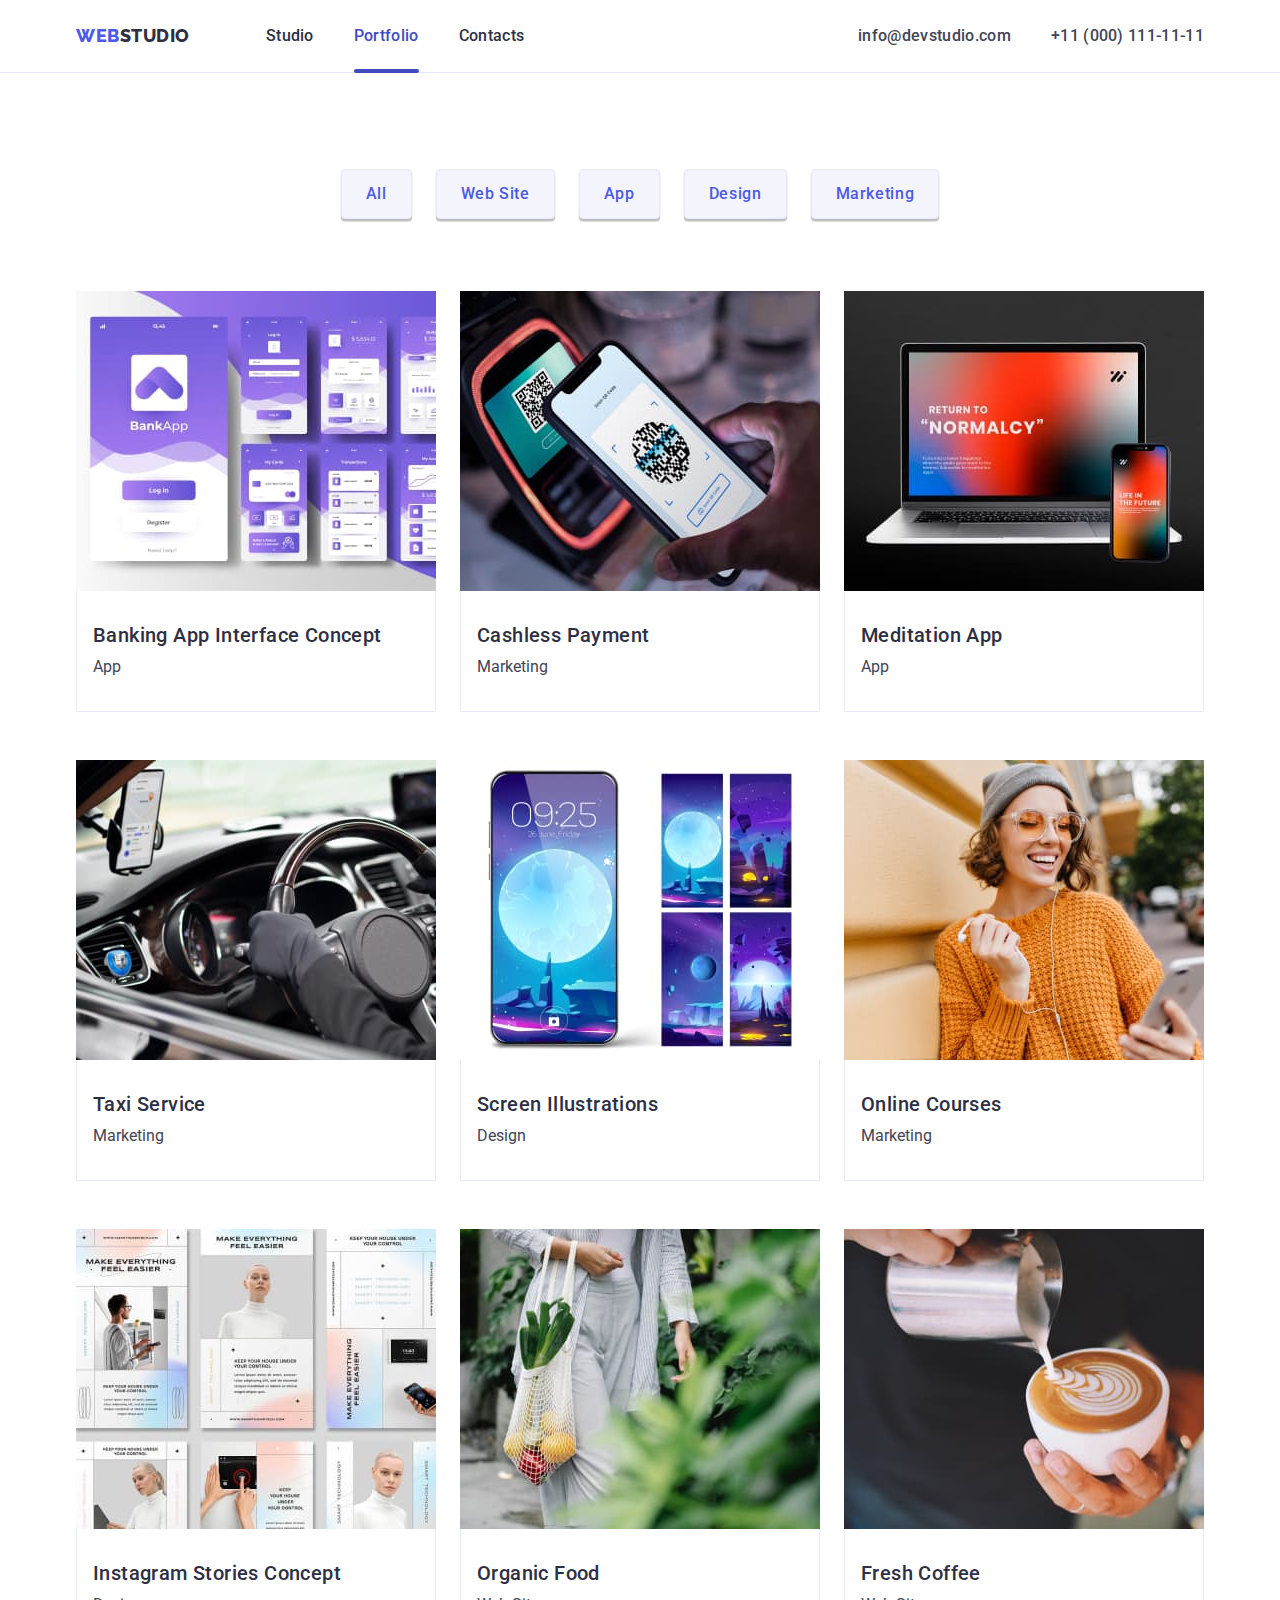
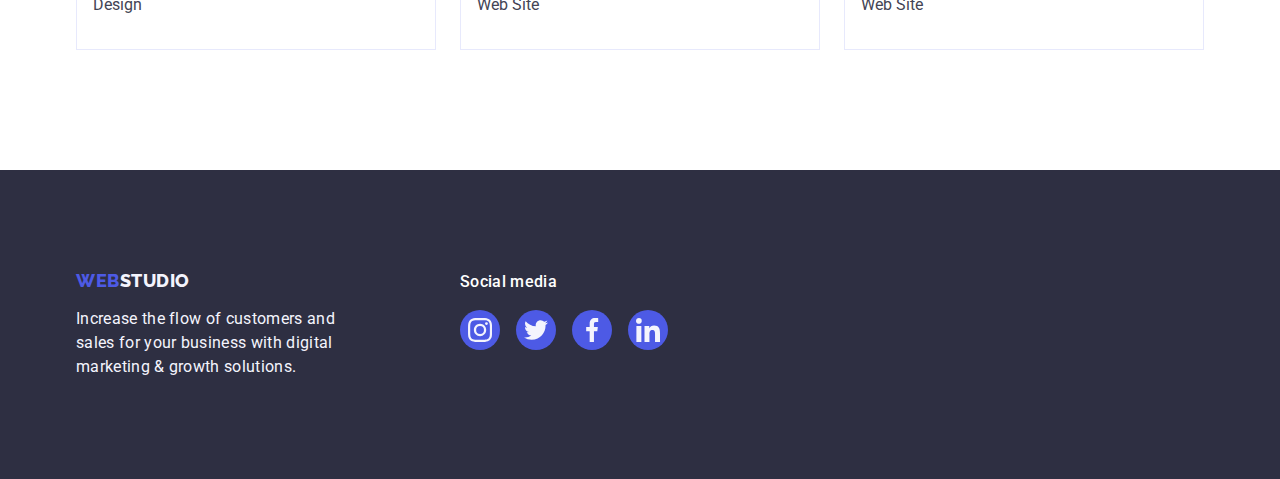
==== portfolio.html @ 19cacc88 "Initial commit" ====
<!DOCTYPE html>
<html lang="en">
  <head>
    <meta charset="UTF-8" />
    <meta http-equiv="X-UA-Compatible" content="IE=edge" />
    <meta name="viewport" content="width=device-width, initial-scale=1.0" />
    <title>Portfolio</title>
    <link rel="preconnect" href="https://fonts.googleapis.com" />
    <link rel="preconnect" href="https://fonts.gstatic.com" crossorigin />
    <link
      href="https://fonts.googleapis.com/css2?family=Raleway:wght@800&family=Roboto:wght@400;500;700;900&display=swap"
      rel="stylesheet"
    />
    <link
      rel="stylesheet"
      href="https://cdnjs.cloudflare.com/ajax/libs/modern-normalize/2.0.0/modern-normalize.min.css"
    />
    <link rel="stylesheet" href="./css/styles.css" />
  </head>
  <body>
    <header class="header background">
      <div class="header-container container">
        <nav class="header-navigation">
          <a
            class="logo link"
            href="./index.html"
            target="_blank"
            rel="noopener noreferrer"
          >
            Web<span class="header-logo-accent">Studio</span>
          </a>
          <ul class="header-list list">
            <li class="header-item">
              <a
                class="header-link link"
                href="./index.html"
                rel="noopener noreferrer"
              >
                Studio
              </a>
            </li>
            <li class="header-item">
              <a
                class="header-link current link"
                href="./portfolio.html"
                rel="noopener noreferrer"
              >
                Portfolio
              </a>
            </li>
            <li class="header-item">
              <a class="header-link link" href="" rel="noopener noreferrer"
                >Contacts</a
              >
            </li>
          </ul>
        </nav>
        <address class="header-contact">
          <ul class="header-list list">
            <li class="header-item">
              <a
                class="header-link link contact"
                href="mailto:info@devstudio.com"
                target="_blank"
                rel="noopener noreferrer"
                >info@devstudio.com
              </a>
            </li>
            <li class="header-item">
              <a
                class="header-link link contact"
                href="tel:+110001111111"
                target="_blank"
                rel="noopener noreferrer"
                >+11 (000) 111-11-11
              </a>
            </li>
          </ul>
        </address>
      </div>
    </header>
    <main class="main">
      <section class="categories-container background">
        <div class="container">
          <h1 class="categories-title visually-hidden">Categories</h1>
          <ul class="categories-container-list list">
            <li class="categories-container-item link">
              <button class="categories-container-btn btn" type="button">
                All
              </button>
            </li>
            <li class="categories-container-item link">
              <button class="categories-container-btn btn" type="button">
                Web Site
              </button>
            </li>
            <li class="categories-container-item link">
              <button class="categories-container-btn btn" type="button">
                App
              </button>
            </li>
            <li class="categories-container-item link">
              <button class="categories-container-btn btn" type="button">
                Design
              </button>
            </li>
            <li class="categories-container-item link">
              <button class="categories-container-btn btn" type="button">
                Marketing
              </button>
            </li>
          </ul>
          <ul class="cards-container-list list">
            <li class="cards-container-item">
              <a href="" class="box-link link" target="_blank">
                <div class="cards-container-img">
                  <img
                    src="./images/categories/img-1.jpg"
                    class="categories-container-img"
                    alt="Banking App Interface Concept"
                    width="360"
                    height="300"
                  />
                  <p class="overlay">
                    14 Stylish and User-Friendly App Design Concepts · Task
                    Manager App · Calorie Tracker App · Exotic Fruit Ecommerce
                    App · Cloud Storage App
                  </p>
                </div>
                <div class="description-card">
                  <h2 class="item-title">Banking App Interface Concept</h2>
                  <p class="text">App</p>
                </div>
              </a>
            </li>
            <li class="cards-container-item">
              <a href="" class="box-link link" target="_blank">
                <div class="cards-container-img">
                  <img
                    src="./images/categories/img-2.jpg"
                    class="categories-container-img"
                    alt="Banking App Interface Concept"
                    width="360"
                    height="300"
                  />
                  <p class="overlay">
                    14 Stylish and User-Friendly App Design Concepts · Task
                    Manager App · Calorie Tracker App · Exotic Fruit Ecommerce
                    App · Cloud Storage App
                  </p>
                </div>
                <div class="description-card">
                  <h2 class="item-title">Cashless Payment</h2>
                  <p class="text">Marketing</p>
                </div>
              </a>
            </li>
            <li class="cards-container-item">
              <a href="" class="box-link link" target="_blank">
                <div class="cards-container-img">
                  <img
                    src="./images/categories/img-3.jpg"
                    class="categories-container-img"
                    alt="Banking App Interface Concept"
                    width="360"
                    height="300"
                  />
                  <p class="overlay">
                    14 Stylish and User-Friendly App Design Concepts · Task
                    Manager App · Calorie Tracker App · Exotic Fruit Ecommerce
                    App · Cloud Storage App
                  </p>
                </div>
                <div class="description-card">
                  <h2 class="item-title">Meditation App</h2>
                  <p class="text">App</p>
                </div>
              </a>
            </li>
            <li class="cards-container-item">
              <a href="" class="box-link link" target="_blank">
                <div class="cards-container-img">
                  <img
                    src="./images/categories/img-4.jpg"
                    class="categories-container-img"
                    alt="Banking App Interface Concept"
                    width="360"
                    height="300"
                  />
                  <p class="overlay">
                    14 Stylish and User-Friendly App Design Concepts · Task
                    Manager App · Calorie Tracker App · Exotic Fruit Ecommerce
                    App · Cloud Storage App
                  </p>
                </div>
                <div class="description-card">
                  <h2 class="item-title">Taxi Service</h2>
                  <p class="text">Marketing</p>
                </div>
              </a>
            </li>
            <li class="cards-container-item">
              <a href="" class="box-link link" target="_blank">
                <div class="cards-container-img">
                  <img
                    src="./images/categories/img-5.jpg"
                    class="categories-container-img"
                    alt="Banking App Interface Concept"
                    width="360"
                    height="300"
                  />
                  <p class="overlay">
                    14 Stylish and User-Friendly App Design Concepts · Task
                    Manager App · Calorie Tracker App · Exotic Fruit Ecommerce
                    App · Cloud Storage App
                  </p>
                </div>
                <div class="description-card">
                  <h2 class="item-title">Screen Illustrations</h2>
                  <p class="text">Design</p>
                </div>
              </a>
            </li>
            <li class="cards-container-item">
              <a href="" class="box-link link" target="_blank">
                <div class="cards-container-img">
                  <img
                    src="./images/categories/img-6.jpg"
                    class="categories-container-img"
                    alt="Banking App Interface Concept"
                    width="360"
                    height="300"
                  />
                  <p class="overlay">
                    14 Stylish and User-Friendly App Design Concepts · Task
                    Manager App · Calorie Tracker App · Exotic Fruit Ecommerce
                    App · Cloud Storage App
                  </p>
                </div>
                <div class="description-card">
                  <h2 class="item-title">Online Courses</h2>
                  <p class="text">Marketing</p>
                </div>
              </a>
            </li>
            <li class="cards-container-item">
              <a href="" class="box-link link" target="_blank">
                <div class="cards-container-img">
                  <img
                    src="./images/categories/img-7.jpg"
                    class="categories-container-img"
                    alt="Banking App Interface Concept"
                    width="360"
                    height="300"
                  />
                  <p class="overlay">
                    14 Stylish and User-Friendly App Design Concepts · Task
                    Manager App · Calorie Tracker App · Exotic Fruit Ecommerce
                    App · Cloud Storage App
                  </p>
                </div>
                <div class="description-card">
                  <h2 class="item-title">Instagram Stories Concept</h2>
                  <p class="text">Design</p>
                </div>
              </a>
            </li>
            <li class="cards-container-item">
              <a href="" class="box-link link" target="_blank">
                <div class="cards-container-img">
                  <img
                    src="./images/categories/img-8.jpg"
                    class="categories-container-img"
                    alt="Banking App Interface Concept"
                    width="360"
                    height="300"
                  />
                  <p class="overlay">
                    14 Stylish and User-Friendly App Design Concepts · Task
                    Manager App · Calorie Tracker App · Exotic Fruit Ecommerce
                    App · Cloud Storage App
                  </p>
                </div>
                <div class="description-card">
                  <h2 class="item-title">Organic Food</h2>
                  <p class="text">Web Site</p>
                </div>
              </a>
            </li>
            <li class="cards-container-item">
              <a href="" class="box-link link" target="_blank">
                <div class="cards-container-img">
                  <img
                    src="./images/categories/img-9.jpg"
                    class="categories-container-img"
                    alt="Banking App Interface Concept"
                    width="360"
                    height="300"
                  />
                  <p class="overlay">
                    14 Stylish and User-Friendly App Design Concepts · Task
                    Manager App · Calorie Tracker App · Exotic Fruit Ecommerce
                    App · Cloud Storage App
                  </p>
                </div>
                <div class="description-card">
                  <h2 class="item-title">Fresh Coffee</h2>
                  <p class="text">Web Site</p>
                </div>
              </a>
            </li>
          </ul>
        </div>
      </section>
    </main>
    <footer class="footer footer-background">
      <div class="container footer-container">
        <div class="footer-container-logo">
          <a
            class="logo logo-footer-margin link"
            href="./index.html"
            target="_blank"
            rel="noopener noreferrer"
          >
            Web<span class="footer-logo-accent">Studio</span>
          </a>
          <p class="footer-text">
            Increase the flow of customers and sales for your business with
            digital marketing & growth solutions.
          </p>
        </div>
        <div>
          <p class="social-media-title">Social media</p>
          <ul class="social-icons-list social-icons-gap list">
            <li class="social-icons-item">
              <a
                class="socials-link footer-socials-link"
                href="https://instagram.com"
                target="_blank"
                rel="noopener noreferrer"
                aria-label="Instagram icon"
              >
                <svg class="social-icon" width="24" height="24">
                  <use href="./images/icons.svg#icon-instagram"></use>
                </svg>
              </a>
            </li>
            <li class="social-icons-item">
              <a
                class="socials-link footer-socials-link"
                href="https://twitter.com"
                target="_blank"
                rel="noopener noreferrer"
                aria-label="Twitter icon"
              >
                <svg class="social-icon" width="24" height="24">
                  <use href="./images/icons.svg#icon-twitter"></use>
                </svg>
              </a>
            </li>
            <li class="social-icons-item">
              <a
                class="socials-link footer-socials-link"
                href="https://facebook.com"
                target="_blank"
                rel="noopener noreferrer"
                aria-label="Facebook icon"
              >
                <svg class="social-icon" width="24" height="24">
                  <use href="./images/icons.svg#icon-facebook"></use>
                </svg>
              </a>
            </li>
            <li class="social-icons-item">
              <a
                class="socials-link footer-socials-link"
                href="https://www.linkedin.com/"
                target="_blank"
                rel="noopener noreferrer"
                aria-label="Linkedin icon"
              >
                <svg class="social-icon" width="24" height="24">
                  <use href="./images/icons.svg#icon-linkedin"></use>
                </svg>
              </a>
            </li>
          </ul>
        </div>
      </div>
    </footer>
  </body>
</html>
---- css/styles.css ----
:root {
  /* Fonts */
  --main-font: Roboto, sans-serif;
  --secondary-font: Raleway, sans-serif;

  /* Font weight */
  --regular-weight: 400;
  --medium-weight: 500;
  --bold-weight: 700;

  /* Colors */
  --cloud-color: #f4f4fd;
  --primary-brand-color: #4d5ae5;
  --navy-blue-color: #2e2f42;
  --grey-color: #2e2f42b2;
  --slate-color: #434455;
  --light-slate-color: #8e8f99;
  --accent-color: #e7e9fc;
  --white-color: #ffffff;
  --success-color: #31d0aa;
  --modal-bg-color: #fcfcfc;
  --active-bg-color: #404bbf;

  /* Fonts Size */
  --small-size: 12px;
  --medium-size: 16px;
  --large-size: 20px;
  --xLarge-size: 36px;
  --xxLarge-size: 56px;
}

/**
  |============================
  | Base styles
  |============================
*/

body {
  font-family: var(--main-font);
  font-size: var(--medium-size);
  font-weight: var(--regular-weight);
  background-color: var(--white-color);
  color: var(--slate-color);
  line-height: 1.5;
}

ul {
  padding: 0;
  margin: 0;
}

.list {
  list-style: none;
}

.btn {
  cursor: pointer;
}

.container {
  width: 1158px;
  padding: 0 15px;
  margin: 0 auto;
}

img {
  display: block;
  max-width: 100%;
  height: auto;
}

p,
h1,
h2,
h3,
h4,
h5,
h6 {
  margin: 0;
}

/**
  |============================
  | Main page
  |============================
  | Header styles
  |============================
*/

.header {
  border-bottom: 1px solid var(--accent-color);
  box-shadow: 0px 2px 1px rgba(46, 47, 66, 0.08),
    0px 1px 1px rgba(46, 47, 66, 0.16), 0px 1px 6px rgba(46, 47, 66, 0.08);
}

.background {
  background-color: var(--white-color);
}

.header-container {
  display: flex;
  align-items: center;
}

.header-navigation {
  display: flex;
  align-items: center;
  margin-right: auto;
}

.logo {
  display: inline-block;
  color: var(--primary-brand-color);
  font-family: var(--secondary-font);
  font-size: 18px;
  font-weight: 800;
  line-height: 1.17;
  letter-spacing: 0.03em;
  text-transform: uppercase;
  margin-right: 76px;
}

.link {
  text-decoration: none;
}

.header-logo-accent {
  color: var(--navy-blue-color);
}

.header-list {
  display: flex;
  align-items: flex-start;
  gap: 40px;
}

.header-link {
  position: relative;
  display: block;
  color: var(--navy-blue-color);
  font-weight: var(--medium-weight);
  font-size: var(--medium-size);
  line-height: 1.5;
  letter-spacing: 0.02em;
  padding-top: 24px;
  padding-bottom: 24px;
  transition: color 250ms cubic-bezier(0.4, 0, 0.2, 1);
}

.current {
  color: var(--active-bg-color);
}

.current::after {
  content: "";
  position: absolute;
  background-color: var(--active-bg-color);
  border-radius: 2px;
  height: 4px;
  width: 100%;
  left: 0;
  bottom: -1px;
  transition: background-color 250ms cubic-bezier(0.4, 0, 0.2, 1);
  -webkit-transition: background-color 250ms cubic-bezier(0.4, 0, 0.2, 1);
  -moz-transition: background-color 250ms cubic-bezier(0.4, 0, 0.2, 1);
  -ms-transition: background-color 250ms cubic-bezier(0.4, 0, 0.2, 1);
  -o-transition: background-color 250ms cubic-bezier(0.4, 0, 0.2, 1);
  transition-timing-function: cubic-bezier(0.4, 0, 0.2, 1);
}

.header-link:hover,
.header-link:focus {
  color: var(--active-bg-color);
}

.header-contact {
  font-style: normal;
}

.contact {
  color: var(--slate-color);
}

/**
  |============================
  | First Container styles
  |============================
*/

.first-container {
  padding-top: 188px;
  padding-bottom: 188px;
  letter-spacing: 0.02em;
  max-width: 1440px;
  margin: 0 auto;
}

.second-background {
  background-image: linear-gradient(
      rgba(46, 47, 66, 0.7),
      rgba(46, 47, 66, 0.7)
    ),
    url(../images/hero-bg.jpg);
  background-size: cover;
  background-repeat: no-repeat;
  background-position: center;
}

.first-container-title {
  margin: 0 auto;
  color: var(--white-color);
  text-align: center;
  font-size: 56px;
  font-weight: var(--bold-weight);
  line-height: 1.07;
  letter-spacing: 0.02em;
  margin-bottom: 48px;
  max-width: 496px;
}

.first-container-btn {
  display: block;
  margin: 0 auto;
  font-family: inherit;
  background-color: var(--primary-brand-color);
  color: var(--white-color);
  font-size: inherit;
  font-weight: var(--medium-weight);
  line-height: inherit;
  letter-spacing: 0.04em;
  border-radius: 4px;
  box-shadow: 0px 4px 4px 0px rgba(0, 0, 0, 0.15);
  padding: 16px 32px;
  border: none;
  min-width: 169px;
  transition: background-color 250ms cubic-bezier(0.4, 0, 0.2, 1);
}

.first-container-btn:hover,
.first-container-btn:focus {
  background-color: var(--active-bg-color);
}

.backdrop {
  position: fixed;
  top: 0;
  left: 0;
  z-index: 2;

  width: 100%;
  height: 100%;

  background-color: rgba(46, 47, 66, 0.4);

  opacity: 1;
  visibility: visible;
}

.backdrop.is-hidden {
  opacity: 0;
  visibility: hidden;
  pointer-events: none;
  transition-delay: 500ms;
  transition: opacity 250ms cubic-bezier(0.4, 0, 0.2, 1),
    visibility 250ms cubic-bezier(0.4, 0, 0.2, 1);
}

.modal {
  position: absolute;
  top: 50%;
  left: 50%;
  transform: translateX(-50%) translateY(-50%) scale(1);

  width: 408px;
  min-height: 584px;
  padding: 40px;

  border-radius: 4px;
  background-color: var(--modal-bg-color);
  box-shadow: 0px 2px 1px 0px rgba(0, 0, 0, 0.2),
    0px 1px 3px 0px rgba(0, 0, 0, 0.12), 0px 1px 1px 0px rgba(0, 0, 0, 0.14);

  transition: transform 250ms cubic-bezier(0.4, 0, 0.2, 1);
}

.backdrop.is-hidden .modal {
  transform: translateX(-50%) translateY(-50%) scale(0.2);
  opacity: 0;
  transition-delay: 0s;
}

.modal-btn {
  position: absolute;
  top: 24px;
  right: 24px;

  display: flex;
  align-items: center;
  justify-content: center;

  border-radius: 50%;
  width: 24px;
  height: 24px;
  padding: 0;
  background-color: var(--accent-color);
  border: 1px solid rgba(0, 0, 0, 0.1);
  cursor: pointer;

  transition: background-color 250ms cubic-bezier(0.4, 0, 0.2, 1),
    border 250ms cubic-bezier(0.4, 0, 0.2, 1);
}

.modal-btn:hover,
.modal-btn:focus {
  background-color: var(--active-bg-color);
  fill: var(--white-color);
  border: none;
}

.modal-btn-icon {
  transition: fill 250ms cubic-bezier(0.4, 0, 0.2, 1);
}

/**
  |============================
  | Second Container styles
  |============================
*/

.second-container {
  letter-spacing: 0.02em;
  padding-top: 120px;
  padding-bottom: 120px;
}

.second-container-list {
  display: flex;
  justify-content: center;
  gap: 24px;
}

.second-container-item {
  width: 264px;
}

.bg-icon {
  display: flex;
  justify-content: center;
  align-items: center;

  width: 264px;
  height: 112px;
  border-radius: 4px;
  background-color: var(--cloud-color);
  margin-bottom: 8px;
}

.second-container-icon {
  fill: var(--navy-blue-color);
}

.title {
  color: var(--navy-blue-color);
  text-align: center;
  font-size: 36px;
  line-height: 1.11;
  letter-spacing: 0.02em;
  text-transform: capitalize;
  margin-bottom: 72px;
}

.visually-hidden {
  position: absolute;
  width: 1px;
  height: 1px;
  margin: -1px;
  border: 0;
  padding: 0;
  white-space: nowrap;
  clip-path: inset(100%);
  clip: rect(0 0 0 0);
  overflow: hidden;
}

.item-title {
  color: var(--navy-blue-color);
  font-size: 20px;
  font-weight: var(--medium-weight);
  line-height: 1.2;
  letter-spacing: 0.02em;
  margin-bottom: 8px;
}

.text {
  color: var(--slate-color);
  letter-spacing: 0;
}

/**
  |============================
  | Third Container styles
  |============================
*/

.third-container {
  padding-bottom: 120px;
}

.third-container-list {
  display: flex;
  gap: 24px;
}

/**
  |============================
  | Fourth Container styles
  |============================
*/

.fourth-container {
  background-color: var(--cloud-color);
  letter-spacing: 0.02em;
  padding-top: 120px;
  padding-bottom: 120px;
}

.fourth-container-list {
  display: flex;
  align-items: center;
  gap: 24px;
}

.fourth-container-item {
  background-color: var(--white-color);
  border-radius: 0px 0px 4px 4px;
  box-shadow: 0px 2px 1px 0px rgba(46, 47, 66, 0.08),
    0px 1px 1px 0px rgba(46, 47, 66, 0.16),
    0px 1px 6px 0px rgba(46, 47, 66, 0.08);
}

.description {
  padding-top: 32px;
  padding-bottom: 32px;
}

.name,
.specialty {
  text-align: center;
  letter-spacing: 0.02em;
}

.specialty {
  margin-bottom: 8px;
}

.social-icons-list,
.fifth-container-list {
  display: flex;
  justify-content: center;
  align-items: center;
  gap: 24px;
}

.socials-link {
  display: flex;
  justify-content: center;
  align-items: center;

  background-color: var(--primary-brand-color);
  border-radius: 50%;
  transition: background-color 250ms cubic-bezier(0.4, 0, 0.2, 1);
  width: 100%;
  height: 100%;
}

.social-icons-item {
  display: inline-flex;
  position: relative;

  width: 40px;
  height: 40px;
}

.socials-link:hover,
.socials-link:focus {
  background-color: var(--active-bg-color);
}

.social-icon {
  position: absolute;
  top: 50%;
  left: 50%;
  transform: translate(-50%, -50%);

  fill: var(--cloud-color);
}

/**
  |============================
  | Fifth Container styles
  |============================
*/

.fifth-container {
  padding-top: 120px;
  padding-bottom: 120px;
}

.fifth-container-item {
  width: 168px;
  height: 88px;
  transition: border 250ms cubic-bezier(0.4, 0, 0.2, 1);
}

.socials-link-customer {
  display: flex;
  justify-content: center;
  align-items: center;

  width: 100%;
  height: 100%;

  border: 1px solid var(--light-slate-color);
  border-radius: 4px;
  color: var(--light-slate-color);
  transition: color 250ms cubic-bezier(0.4, 0, 0.2, 1),
    border-color 250ms cubic-bezier(0.4, 0, 0.2, 1);
}

.socials-link-customer:hover,
.socials-link-customer:focus {
  color: var(--active-bg-color);
  border-color: var(--active-bg-color);
}

.fifth-container-icon {
  fill: currentColor;
  transition: fill 250ms cubic-bezier(0.4, 0, 0.2, 1);
}

.fifth-container-item:hover .fifth-container-icon,
.fifth-container-item:focus .fifth-container-icon {
  fill: var(--active-bg-color);
}

/**
  |============================
  | Footer styles
  |============================
*/

.footer-background {
  background-color: var(--navy-blue-color);
}

.footer {
  padding-top: 100px;
  padding-bottom: 100px;
}

.footer-container {
  display: flex;
  align-items: baseline;
}

.footer-container-logo {
  margin-right: 120px;
}

.logo-footer-margin {
  margin-bottom: 16px;
}

.footer-logo-accent {
  color: var(--cloud-color);
}

.footer-text {
  color: var(--cloud-color);
  letter-spacing: 0.02em;
  width: 264px;
}

.social-media-title {
  color: var(--white-color);
  font-style: normal;
  font-weight: 500;
  line-height: 1.5;
  letter-spacing: 0.02em;
  margin-bottom: 16px;
}

.social-icons-gap {
  gap: 16px;
}

.footer-socials-link:hover,
.footer-socials-link:focus {
  background-color: var(--success-color);
}

/**
  |============================
  | Portfolio page
  |============================
  | Categories styles
  |============================
*/

.categories-container {
  padding-top: 96px;
  padding-bottom: 120px;
}

.categories-container-list {
  display: flex;
  align-items: center;
  justify-content: center;
  gap: 24px;
  margin-bottom: 72px;
}

.categories-container-btn {
  border: 1px solid var(--accent-color);
  background: var(--cloud-color);
  color: var(--primary-brand-color);
  text-align: center;
  font-family: inherit;
  font-size: inherit;
  font-weight: 500;
  line-height: 1.5;
  letter-spacing: 0.04em;
  padding: 12px 24px;
  border-radius: 4px;
  box-shadow: 0px 2px 2px 0px rgba(0, 0, 0, 0.12),
    0px 2px 1px 0px rgba(0, 0, 0, 0.08), 0px 3px 1px 0px rgba(0, 0, 0, 0.1);
  transition: color 250ms cubic-bezier(0.4, 0, 0.2, 1),
    background-color 250ms cubic-bezier(0.4, 0, 0.2, 1),
    border-color 250ms cubic-bezier(0.4, 0, 0.2, 1),
    box-shadow 250ms cubic-bezier(0.4, 0, 0.2, 1);
}

.categories-container-btn:hover,
.categories-container-btn:focus {
  background-color: var(--active-bg-color);
  color: var(--white-color);
  border: 1px solid transparent;
}

.cards-container-list {
  display: flex;
  flex-wrap: wrap;
  align-items: center;
  row-gap: 48px;
  column-gap: 24px;
}

.cards-container-item {
  width: calc((100% - 24px * 2) / 3);
  transition: box-shadow 250ms cubic-bezier(0.4, 0, 0.2, 1);
}

.box-link {
  display: block;
  position: relative;
  overflow: hidden;
  transition: box-shadow 250ms cubic-bezier(0.4, 0, 0.2, 1);
}

.box-link:hover,
.box-link:focus {
  box-shadow: 0px 1px 6px rgba(46, 47, 66, 0.08),
    0px 1px 1px rgba(46, 47, 66, 0.16), 0px 2px 1px rgba(46, 47, 66, 0.08);
}

.box-link:hover .overlay,
.box-link:focus .overlay {
  transform: translatey(0);
}

.cards-container-img {
  position: relative;
  overflow: hidden;
}

.overlay {
  position: absolute;
  top: 0;
  left: 0;
  width: 100%;
  height: 100%;
  padding: 40px 32px;
  background-color: var(--primary-brand-color);
  color: var(--cloud-color);
  line-height: 1.5;
  letter-spacing: 0.02em;
  z-index: 1;

  transform: translatey(100%);
  transition: transform 250ms cubic-bezier(0.4, 0, 0.2, 1);
}

.description-card {
  background-color: var(--white-color);
  position: relative;
  padding: 32px 16px;
  border: 1px solid var(--accent-color);
  border-top: none;
  z-index: 2;
}
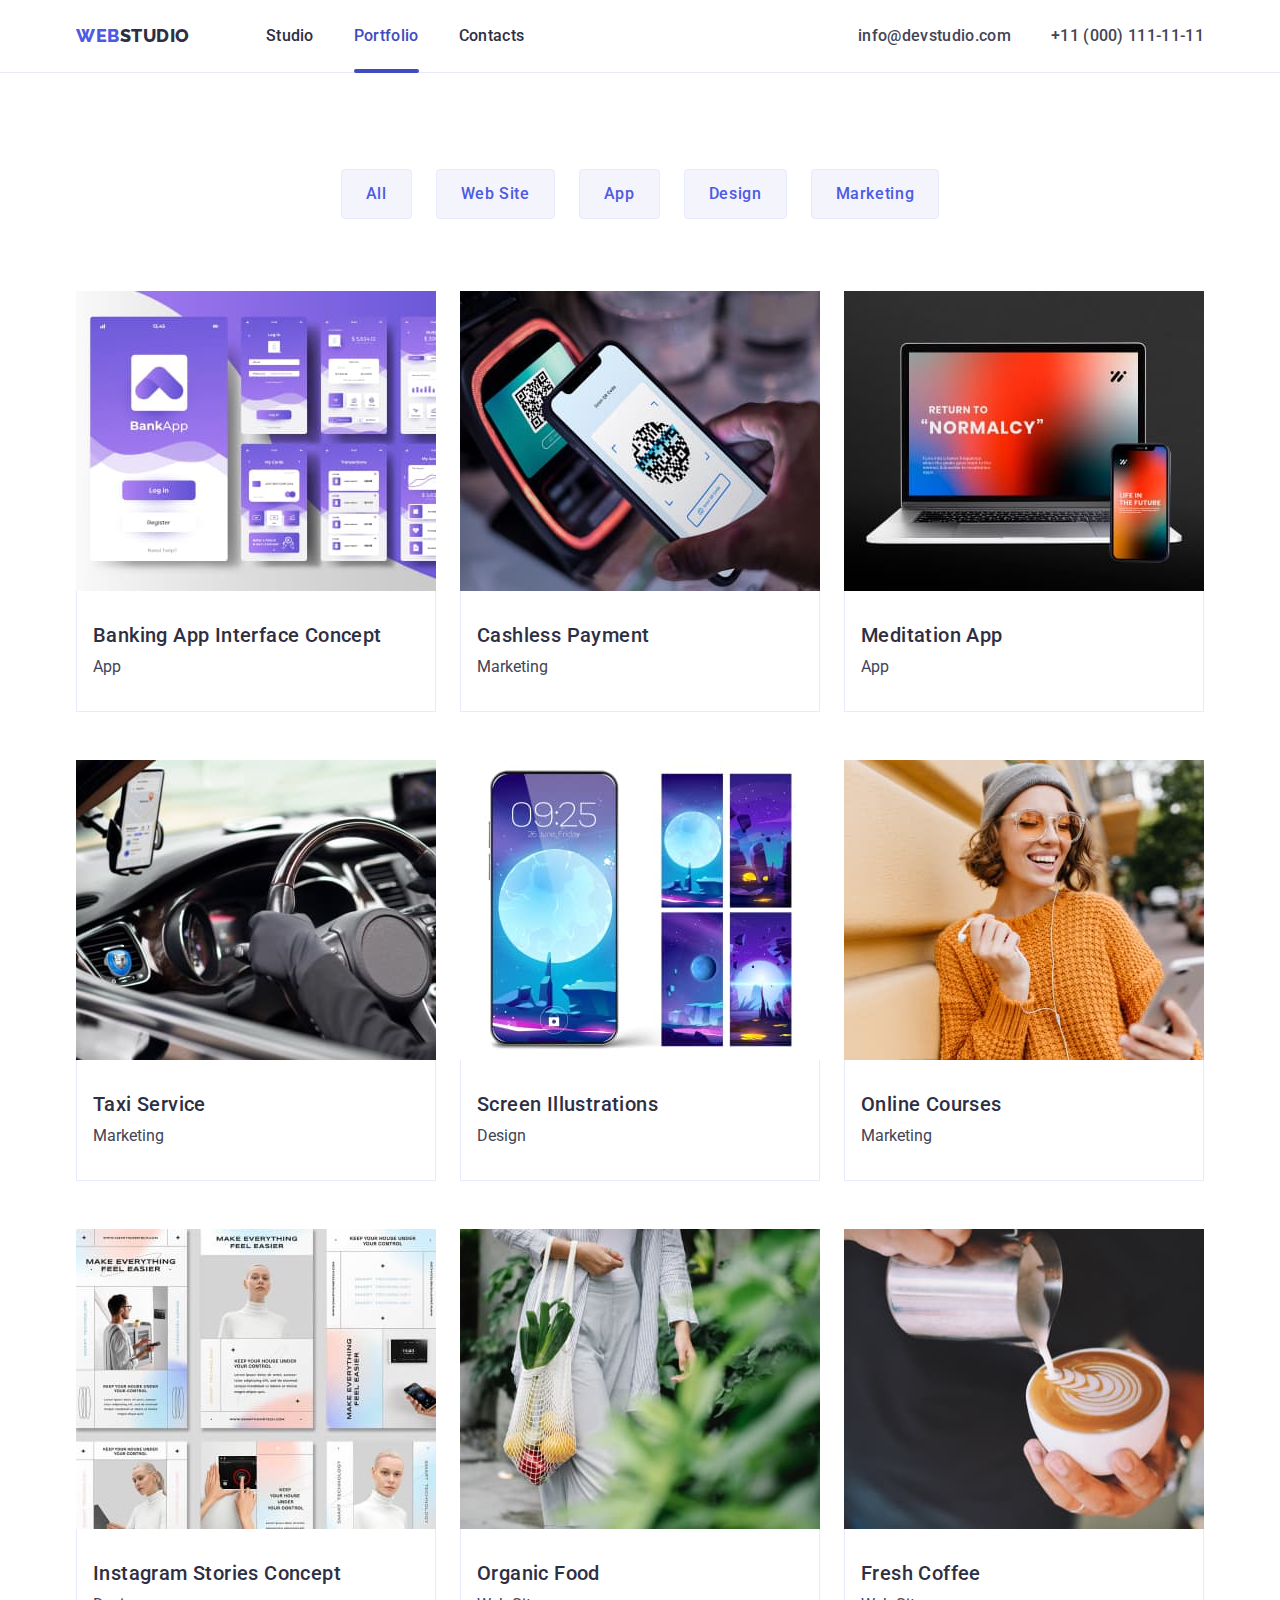
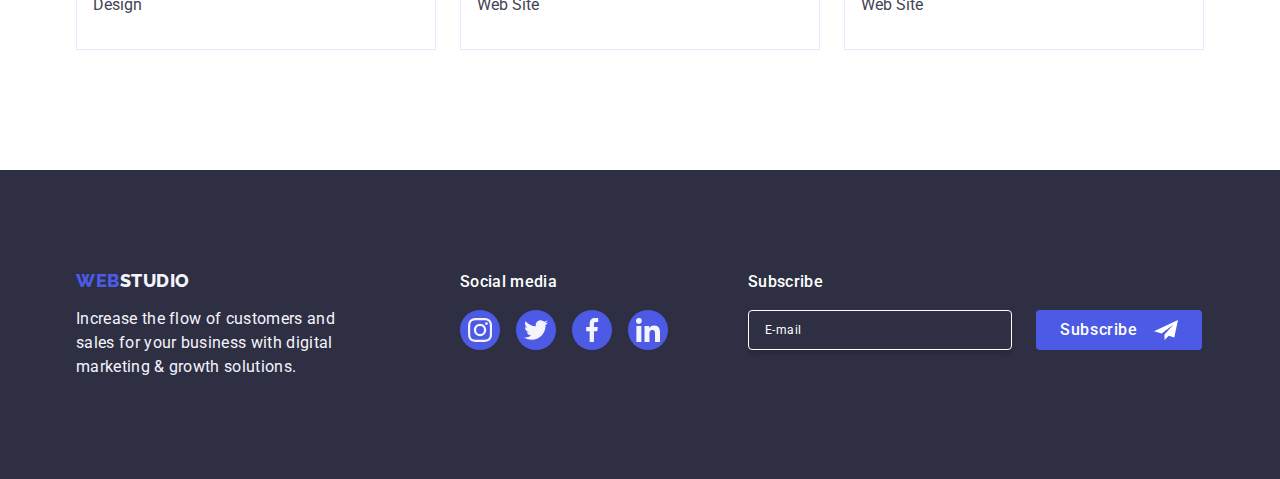
==== commit 17ead193: "fix" ====
--- a/portfolio.html
+++ b/portfolio.html
@@ -329,7 +329,7 @@
             digital marketing & growth solutions.
           </p>
         </div>
-        <div>
+        <div class="footer-container-social-media">
           <p class="social-media-title">Social media</p>
           <ul class="social-icons-list social-icons-gap list">
             <li class="social-icons-item">
@@ -385,6 +385,25 @@
               </a>
             </li>
           </ul>
+        </div>
+        <div class="footer-container-subscribe">
+          <p class="social-media-title">Subscribe</p>
+          <form class="subscribe-form">
+            <label class="subscribe-form-label">
+              <input
+                class="subscribe-form-input"
+                type="email"
+                name="subscribe-email"
+                placeholder="E-mail"
+              />
+            </label>
+            <button type="submit" class="subscribe-form-btn">
+              Subscribe
+              <svg class="subscribe-form-icon" width="24" height="24">
+                <use href="./images/icons.svg#icon-subscribe"></use>
+              </svg>
+            </button>
+          </form>
         </div>
       </div>
     </footer>
--- a/css/styles.css
+++ b/css/styles.css
@@ -77,6 +77,16 @@
 h5,
 h6 {
   margin: 0;
+}
+
+input,
+textarea {
+  outline: transparent;
+}
+
+input:focus-visible,
+textarea:focus-visible {
+  outline: transparent;
 }
 
 /**
@@ -273,7 +283,7 @@
 
   width: 408px;
   min-height: 584px;
-  padding: 40px;
+  padding: 72px 24px 24px 24px;
 
   border-radius: 4px;
   background-color: var(--modal-bg-color);
@@ -319,6 +329,152 @@
 
 .modal-btn-icon {
   transition: fill 250ms cubic-bezier(0.4, 0, 0.2, 1);
+}
+
+.modal-caption {
+  min-width: 360px;
+  color: var(--navy-blue-color);
+  text-align: center;
+  font-weight: 500;
+  line-height: 1.5;
+  letter-spacing: 0.02em;
+  margin-bottom: 16px;
+}
+
+.modal-field {
+  margin-bottom: 8px;
+}
+
+.modal-form-label {
+  display: block;
+  color: var(--light-slate-color);
+  font-size: 12px;
+  font-weight: 400;
+  line-height: 1.6;
+  letter-spacing: 0.03em;
+  margin-bottom: 4px;
+}
+
+.modal-form-field {
+  position: relative;
+}
+
+.modal-form-input {
+  width: 100%;
+  display: block;
+  padding: 10px 38px;
+  font-size: 14px;
+  border-radius: 4px;
+  border: 1px solid var(--grey-color);
+  background-color: transparent;
+  transition: border-color 250ms cubic-bezier(0.4, 0, 0.2, 1);
+  height: 40px;
+}
+
+.modal-form-comment {
+  width: 100%;
+  height: 120px;
+  padding: 8px 16px;
+  margin-bottom: 16px;
+
+  border-radius: 4px;
+  outline: transparent;
+  border: 1px solid var(--grey-color);
+  resize: none;
+
+  color: var(--grey-color);
+
+  font-size: 12px;
+  font-weight: 400;
+  line-height: 1.6;
+  letter-spacing: 0.03em;
+
+  transition: background-color 250ms cubic-bezier(0.4, 0, 0.2, 1);
+}
+
+.modal-form-comment:focus,
+.modal-form-input:focus {
+  border-color: var(--primary-brand-color);
+}
+
+.modal-form-comment::placeholder,
+.modal-form-input::placeholder {
+  color: var(--grey-color);
+}
+
+.modal-form-icon {
+  position: absolute;
+  top: 50%;
+  left: 16px;
+
+  transform: translateY(-50%);
+  fill: var(--navy-blue-color);
+}
+
+.modal-form-input:focus + .modal-form-icon {
+  fill: var(--primary-brand-color);
+}
+
+.modal-form-agreement {
+  display: flex;
+  align-items: center;
+  gap: 8px;
+  margin-bottom: 24px;
+}
+
+/* Normal state */
+.modal-form-checkbox {
+  display: inline-flex;
+  align-items: center;
+  justify-content: center;
+  width: 16px;
+  height: 16px;
+
+  border-radius: 2px;
+  border: 1px solid var(--light-slate-color);
+
+  transition: background-color 250ms cubic-bezier(0.4, 0, 0.2, 1),
+    background-color 250ms cubic-bezier(0.4, 0, 0.2, 1);
+  cursor: pointer;
+}
+
+/* Checked state */
+input[type="checkbox"]:checked + .modal-form-checkbox {
+  border-color: transparent;
+  background-color: var(--active-bg-color);
+}
+
+/* Focus state */
+input[type="checkbox"]:focus-visible + .modal-form-checkbox {
+  border-color: var(--active-bg-color);
+}
+
+.modal-form-checkbox-icon {
+  fill: var(--cloud-color);
+  opacity: 0;
+  transform: scale(0.2);
+  transition: fill 250ms cubic-bezier(0.4, 0, 0.2, 1),
+    opacity 250ms cubic-bezier(0.4, 0, 0.2, 1),
+    transform cubic-bezier(0.68, -0.55, 0.27, 1.55) 300ms;
+}
+
+input[type="checkbox"]:checked
+  + .modal-form-checkbox
+  > .modal-form-checkbox-icon {
+  opacity: 1;
+  transform: scale(1);
+}
+
+.modal-form-agreement-desc {
+  color: var(--light-slate-color);
+  font-size: 12px;
+  font-weight: 400;
+  line-height: 1.6;
+  letter-spacing: 0.03em;
+}
+
+.modal-form-agreement-link {
+  color: var(--primary-brand-color);
 }
 
 /**
@@ -579,6 +735,69 @@
   color: var(--cloud-color);
   letter-spacing: 0.02em;
   width: 264px;
+}
+
+.footer-container-social-media {
+  margin-right: 80px;
+}
+
+.subscribe-form {
+  display: flex;
+  gap: 24px;
+  height: 40px;
+}
+
+.subscribe-form-input {
+  min-width: 264px;
+  height: 40px;
+
+  padding: 7px 16px;
+  color: var(--white-color);
+  font-size: 12px;
+  line-height: 1.5;
+  letter-spacing: 0.04em;
+  background-color: transparent;
+
+  border-radius: 4px;
+  border: 1px solid var(--white-color);
+  box-shadow: 0px 4px 4px 0px rgba(0, 0, 0, 0.15);
+}
+
+.subscribe-form-input::placeholder {
+  font-size: inherit;
+  line-height: inherit;
+  letter-spacing: inherit;
+  color: inherit;
+}
+
+.subscribe-form-btn {
+  display: inline-flex;
+  padding: 8px 24px;
+  justify-content: center;
+  align-items: center;
+
+  min-width: 165px;
+  color: var(--white-color);
+  text-align: center;
+  line-height: 1.5;
+  font-weight: 500;
+  letter-spacing: 0.04em;
+  cursor: pointer;
+
+  border-radius: 4px;
+  border: none;
+  background-color: var(--primary-brand-color);
+  transition: background-color 250ms cubic-bezier(0.4, 0, 0.2, 1);
+}
+
+.subscribe-form-btn:hover,
+.subscribe-form-btn:focus {
+  background-color: var(--active-bg-color);
+}
+
+.subscribe-form-icon {
+  fill: var(--white-color);
+  margin-left: 16px;
 }
 
 .social-media-title {
@@ -632,8 +851,6 @@
   letter-spacing: 0.04em;
   padding: 12px 24px;
   border-radius: 4px;
-  box-shadow: 0px 2px 2px 0px rgba(0, 0, 0, 0.12),
-    0px 2px 1px 0px rgba(0, 0, 0, 0.08), 0px 3px 1px 0px rgba(0, 0, 0, 0.1);
   transition: color 250ms cubic-bezier(0.4, 0, 0.2, 1),
     background-color 250ms cubic-bezier(0.4, 0, 0.2, 1),
     border-color 250ms cubic-bezier(0.4, 0, 0.2, 1),
@@ -645,6 +862,8 @@
   background-color: var(--active-bg-color);
   color: var(--white-color);
   border: 1px solid transparent;
+  box-shadow: 0px 2px 2px 0px rgba(0, 0, 0, 0.12),
+    0px 2px 1px 0px rgba(0, 0, 0, 0.08), 0px 3px 1px 0px rgba(0, 0, 0, 0.1);
 }
 
 .cards-container-list {
